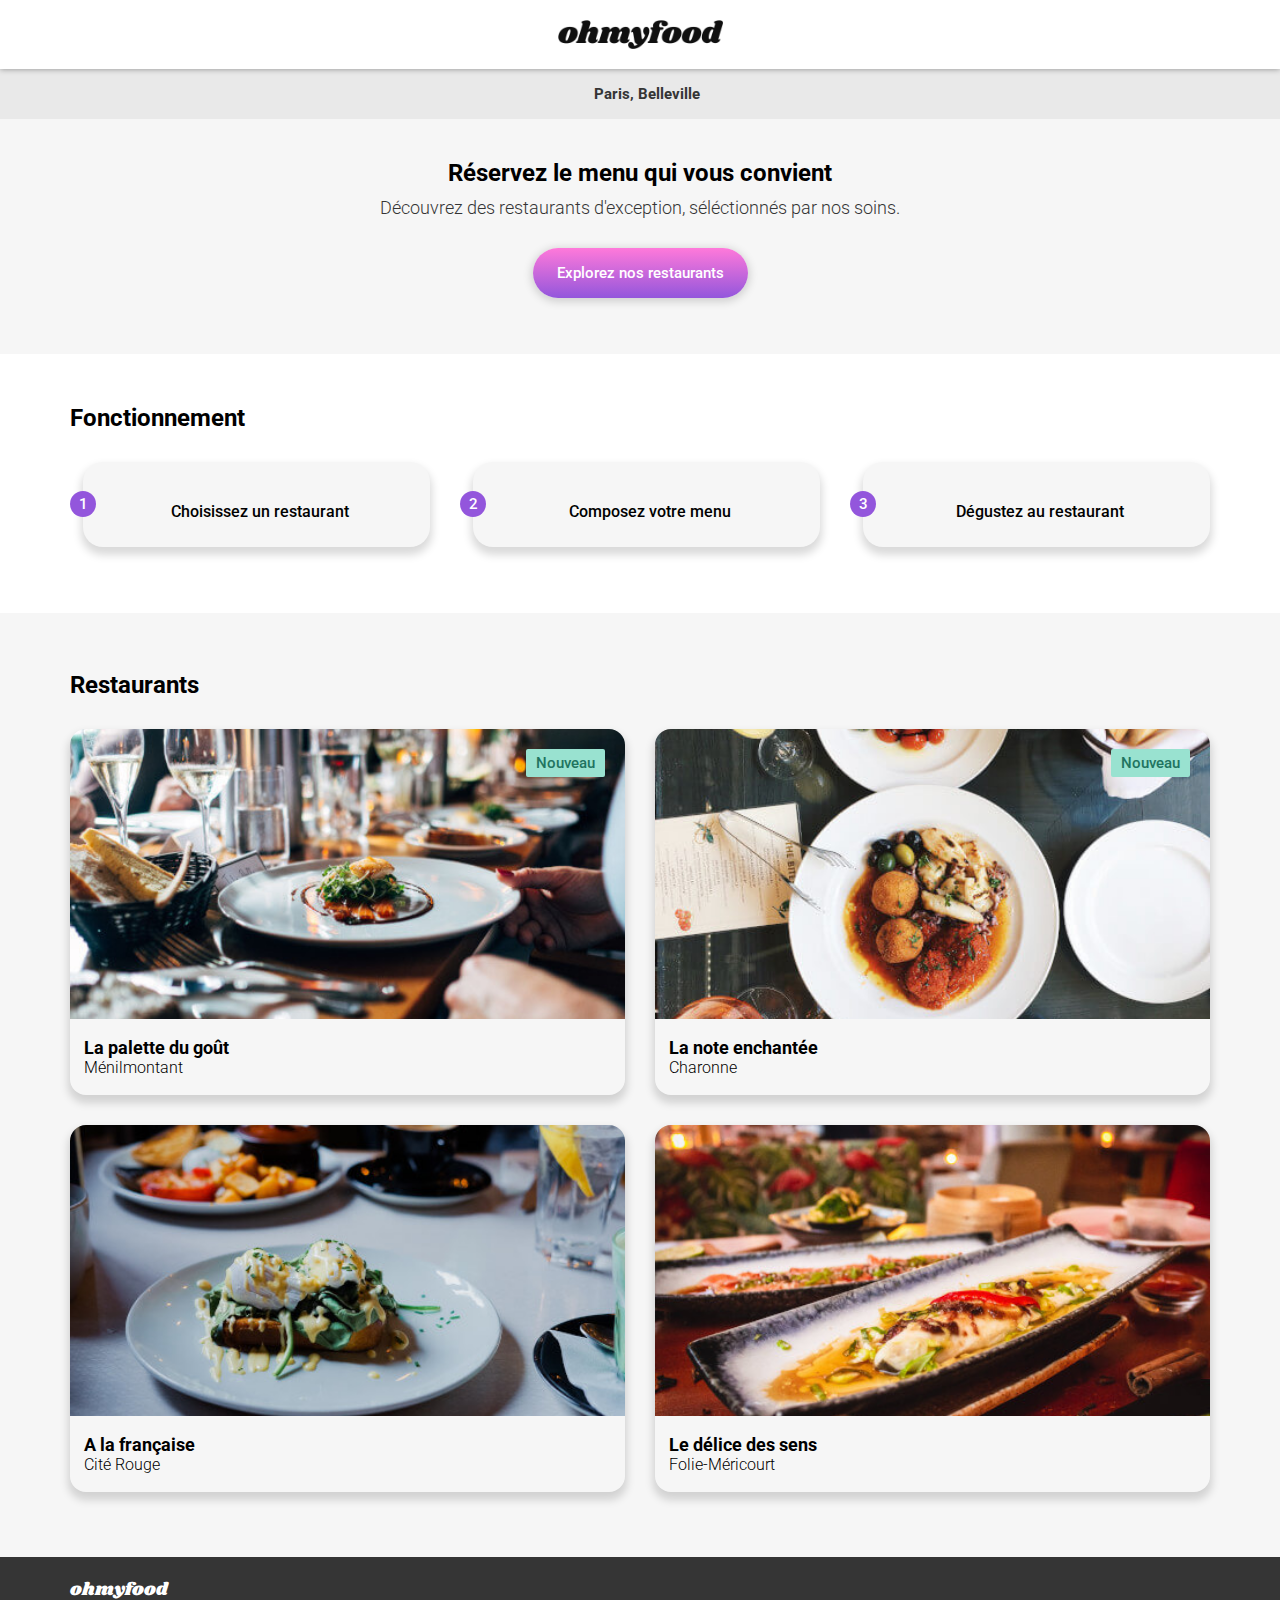
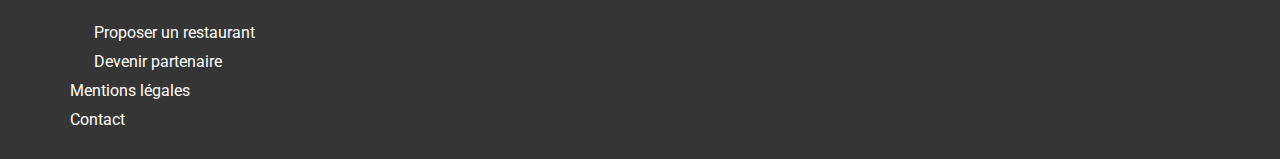
==== index.html @ 2064ce7b "Used responsive images for restaurants cards" ====
<!DOCTYPE html>
<html lang="fr">

<head>
    <meta charset="UTF-8">
    <meta name="viewport" content="width=device-width, initial-scale=1.0">
    <link rel="preconnect" href="https://fonts.gstatic.com">
    <link href="https://fonts.googleapis.com/css2?family=Roboto:wght@300;400;500;700&family=Shrikhand&display=swap"
        rel="stylesheet">
    <link rel="stylesheet" href="https://use.fontawesome.com/releases/v5.15.1/css/all.css"
        integrity="sha384-vp86vTRFVJgpjF9jiIGPEEqYqlDwgyBgEF109VFjmqGmIY/Y4HV4d3Gp2irVfcrp" crossorigin="anonymous">
    <link rel="stylesheet" href="css/main.css">
    <title>OhMyFood</title>
</head>

<body>

    <!-- HEADER -->
    <header class="header">
        <div class="container">
            <div class="header__brand">
                <a href="#">
                    <img src="assets/img/logo/ohmyfood.png" alt="ohmyfood">
                </a>
            </div>
        </div>
    </header>
    <!-- END HEADER-->

    <!-- INFO (location) -->
    <div class="info">
        <div class="container">
            <i class="fas fa-map-marker-alt"></i> Paris, Belleville
        </div>
    </div>
    <!-- END INFO -->

    <!-- HERO -->
    <section class="hero">
        <div class="container">
            <div class="hero__body">
                <h1 class="hero__title">Réservez le menu qui vous convient</h1>
                <p class="hero__tagline">Découvrez des restaurants d'exception, séléctionnés par nos soins.</p>
                <div class="hero__cta">
                    <a href="#restaurants" class="btn btn--rounded">Explorez nos restaurants</a>
                </div>
            </div>
        </div>
    </section>
    <!-- END HERO -->
    <main>
        <!-- INSTRUCTIONS -->
        <section class="instructions">
            <div class="container">
                <h2 class="instructions__title">Fonctionnement</h2>
                <ol class="instructions__list">
                    <li class="instructions__step">
                        <div class="card card--inline">
                            <div class="card__icon">
                                <i class="fas fa-mobile-alt"></i>
                            </div>
                            <div class="card__label">
                                Choisissez un restaurant
                            </div>
                        </div>
                    </li>
                    <li class="instructions__step">
                        <div class="card card--inline">
                            <div class="card__icon">
                                <i class="fas fa-list-ul"></i>
                            </div>
                            <div class="card__label">
                                Composez votre menu
                            </div>
                        </div>
                    </li>
                    <li class="instructions__step">
                        <div class="card card--inline">
                            <div class="card__icon">
                                <i class="fas fa-store"></i>
                            </div>
                            <div class="card__label">
                                Dégustez au restaurant
                            </div>
                        </div>
                    </li>
                </ol>
            </div>
        </section>
        <!-- END INSTRUCTIONS -->

        <!-- RESTAURANTS -->
        <section id="restaurants" class="restaurants">
            <div class="container">
                <h2 class="restaurants__title">Restaurants</h2>
                <div class="restaurants__grid">

                    <div class="card card--default">
                        <span class="label">Nouveau</span>
                        <a href="/restaurants/la-palette-du-gout/">
                            <div class="card__image">
                                <img class="img--fluid"
                                    src="/assets/img/restaurants/jay-wennington-N_Y88TWmGwA-unsplash.jpg"
                                    srcset="/assets/img/restaurants/w-640/jay-wennington-N_Y88TWmGwA-unsplash.jpg 640w, /assets/img/restaurants/jay-wennington-N_Y88TWmGwA-unsplash.jpg 768w"
                                    alt="La palette du goût">
                            </div>
                            <div class="card__body--inline">
                                <div class="card__infos">
                                    <h3 class="card__title">La palette du goût</h3>
                                    <p>Ménilmontant</p>
                                </div>
                                <div class="card__cta">
                                    <button class="like">
                                        <i class="far fa-heart"></i>
                                        <i class="fas fa-heart"></i>
                                        <span class="sr-only">Favori</span>
                                    </button>
                                </div>
                            </div>
                        </a>
                    </div>

                    <div class="card card--default">
                        <span class="label">Nouveau</span>
                        <a href="/restaurants/la-note-enchantee/">
                            <div class="card__image">
                                <img class="img--fluid" src="/assets/img/restaurants/stil-u2Lp8tXIcjw-unsplash.jpg"
                                    srcset="/assets/img/restaurants/w-640/stil-u2Lp8tXIcjw-unsplash.jpg 640w, /assets/img/restaurants/stil-u2Lp8tXIcjw-unsplash.jpg 768w"
                                    alt="La note enchantée">
                            </div>
                            <div class="card__body--inline">
                                <div class="card__infos">
                                    <h3 class="card__title">La note enchantée</h3>
                                    <p>Charonne</p>
                                </div>
                                <div class="card__cta">
                                    <button class="like">
                                        <i class="far fa-heart"></i>
                                        <i class="fas fa-heart"></i>
                                        <span class="sr-only">Favori</span>
                                    </button>
                                </div>
                            </div>
                        </a>
                    </div>

                    <div class="card card--default">
                        <a href="/restaurants/a-la-francaise/">
                            <div class="card__image">
                                <img class="img--fluid"
                                    src="/assets/img/restaurants/toa-heftiba-DQKerTsQwi0-unsplash.jpg"
                                    srcset="/assets/img/restaurants/w-640/toa-heftiba-DQKerTsQwi0-unsplash.jpg 640w, /assets/img/restaurants/toa-heftiba-DQKerTsQwi0-unsplash.jpg 768w"
                                    alt="A la française">
                            </div>
                            <div class="card__body--inline">
                                <div class="card__infos">
                                    <h3 class="card__title">A la française</h3>
                                    <p>Cité Rouge</p>
                                </div>
                                <div class="card__cta">
                                    <button class="like">
                                        <i class="far fa-heart"></i>
                                        <i class="fas fa-heart"></i>
                                        <span class="sr-only">Favori</span>
                                    </button>
                                </div>
                            </div>
                        </a>
                    </div>

                    <div class="card card--default">
                        <a href="/restaurants/le-delice-des-sens/">
                            <div class="card__image">
                                <img class="img--fluid"
                                    src="/assets/img/restaurants/louis-hansel-shotsoflouis-qNBGVyOCY8Q-unsplash.jpg"
                                    srcset="/assets/img/restaurants/w-640/louis-hansel-shotsoflouis-qNBGVyOCY8Q-unsplash.jpg 640w, /assets/img/restaurants/louis-hansel-shotsoflouis-qNBGVyOCY8Q-unsplash.jpg 768w"
                                    alt="Le délice des sens">
                            </div>
                            <div class="card__body--inline">
                                <div class="card__infos">
                                    <h3 class="card__title">Le délice des sens</h3>
                                    <p>Folie-Méricourt</p>
                                </div>
                                <div class="card__cta">
                                    <button class="like">
                                        <i class="far fa-heart"></i>
                                        <i class="fas fa-heart"></i>
                                        <span class="sr-only">Favori</span>
                                    </button>
                                </div>
                            </div>
                        </a>
                    </div>
                </div>
            </div>
        </section>
        <!-- END RESTAURANTS -->
    </main>

    <!-- FOOTER -->
    <footer class="footer">
        <div class="container">
            <div class="footer__brand">
                <a href="#">ohmyfood</a>
            </div>
            <ul class="footer__list">
                <li class="footer__item">
                    <a href="#"><span class="icon--prefix"><i class="fas fa-utensils"></i></span> Proposer un
                        restaurant</a>
                </li>
                <li class="footer__item">
                    <a href="#"><span class="icon--prefix icon--xs"><i class="fas fa-hands-helping"></i></span> Devenir
                        partenaire</a>
                </li>
                <li class="footer__item">
                    <a href="#">Mentions légales</a>
                </li>
                <li class="footer__item">
                    <a href="mailto:contact@ohmyfood.fr">Contact</a>
                </li>
            </ul>
        </div>
    </footer>
    <!-- END FOOTER -->
</body>

</html>
---- css/main.css ----
html {
  box-sizing: border-box;
  font-size: 62.5%;
  scroll-behavior: smooth;
}

*, *::before, *::after {
  box-sizing: inherit;
}

body {
  margin: 0;
  font-family: 'Roboto', sans-serif;
  font-size: 1.6rem;
  font-weight: 300;
}

h1, h2, h3, h4, h5, h6, p {
  margin: 0;
  font-size: 100%;
}

ul, ol {
  margin: 0;
  padding: 0;
  list-style: none;
}

img {
  display: block;
  width: 100%;
}

a {
  text-decoration: none;
  color: inherit;
}

button {
  border: none;
  background: none;
  font: inherit;
  cursor: pointer;
}

picture {
  display: block;
}

.container {
  width: 100%;
  max-width: 1180px;
  margin: 0 auto;
  padding-right: 2rem;
  padding-left: 2rem;
}

.back {
  display: inline-flex;
  align-items: center;
  justify-content: center;
  height: 3rem;
  width: 3rem;
  position: absolute;
  top: calc(50% - 1.5rem);
  font-size: 2.2rem;
  color: #353535;
}

.back:hover {
  color: #9356dc;
}

.img--fluid {
  position: absolute;
  top: 0;
  right: 0;
  bottom: 0;
  left: 0;
  object-fit: cover;
  height: 100%;
}

.icon--prefix {
  display: inline-block;
  width: 2rem;
}

.icon--xs {
  font-size: 75%;
}

.sr-only {
  position: absolute;
  width: 1px;
  height: 1px;
  padding: 0;
  margin: -1px;
  overflow: hidden;
  clip: rect(0, 0, 0, 0);
  white-space: nowrap;
  border-width: 0;
}

.like {
  display: block;
  position: relative;
  width: 25px;
  height: 25px;
}

.like .fas,
.like .far {
  position: absolute;
  top: 0;
  left: 0;
}

.like .fas {
  color: #9356dc;
  opacity: 0;
}

.like:hover .fas {
  opacity: 1;
}

/* MEDIA QUERIES */
.btn {
  display: inline-block;
  min-width: 18rem;
  padding: 1.6rem 2.4rem;
  background: linear-gradient(to bottom, #ff79da, #9356dc);
  color: white;
  font-size: 1.5rem;
  font-weight: 500;
  transition: box-shadow 0.2s linear;
  box-shadow: 0 2px 8px 2px rgba(0, 0, 0, 0.15);
}

.btn--rounded {
  border-radius: 10rem;
}

.btn:hover {
  box-shadow: 0 4px 8px 2px rgba(0, 0, 0, 0.3);
}

.card {
  position: relative;
  overflow: hidden;
  box-shadow: 0 6px 8px 2px rgba(0, 0, 0, 0.15);
}

.card--default {
  border-radius: 1.6rem;
  transition: transform 0.2s ease-in-out;
}

.card--default:hover {
  transform: scale(0.98);
}

.card--inline {
  display: flex;
  align-items: center;
  padding: 2.6rem 2rem 2.6rem 2.6rem;
  border-radius: 2rem;
  background-color: #f6f6f6;
}

@media screen and (min-width: 768px) {
  .card--inline {
    flex-direction: column;
    height: 100%;
  }
}

.card--inline:hover {
  background-color: #f2eafb;
}

.card--inline:hover .card__icon {
  color: #9356dc;
}

.card--info {
  display: flex;
  margin-top: 1.6rem;
  padding: 1rem;
  border-radius: 1.2rem;
  background-color: white;
  cursor: pointer;
  box-shadow: 0 2px 8px 2px rgba(0, 0, 0, 0.15);
}

.card--info:hover .card__slider {
  transform: translateX(0);
}

.card__image {
  height: 0;
  padding-top: 52.4%;
  position: relative;
}

.card__title {
  font-size: 1.8rem;
}

.card__body--inline {
  display: flex;
  padding: 1.8rem 1.4rem;
}

.card__infos {
  flex: 1;
}

.card__icon {
  width: 3rem;
  text-align: center;
  font-size: 2rem;
  color: #7d7d7d;
}

@media screen and (min-width: 768px) {
  .card__icon {
    margin-bottom: 1.4rem;
    font-size: 3rem;
  }
}

.card__label {
  margin-left: 2rem;
  font-weight: 500;
}

@media screen and (min-width: 768px) {
  .card__label {
    margin-left: unset;
    text-align: center;
  }
}

.card__description {
  flex: 1;
  text-overflow: ellipsis;
}

.card__description p {
  margin-top: 0.6rem;
  font-size: 1.5rem;
}

.card__cta {
  display: flex;
  align-items: center;
  padding: 0 1rem;
  font-size: 2.4rem;
}

.card__slider {
  display: flex;
  position: absolute;
  height: 100%;
  top: 0;
  right: 0;
  bottom: 0;
  transform: translateX(6rem);
  transition: transform 0.25s ease-in-out;
  background: linear-gradient(90deg, transparent, white 2.4rem);
}

.card__price {
  width: auto;
  align-self: flex-end;
  padding-right: 1rem;
  padding-bottom: 1rem;
  padding-left: 2.4rem;
  font-size: 1.5rem;
  font-weight: 500;
}

.card__check {
  display: inline-flex;
  align-items: center;
  justify-content: center;
  width: 6rem;
  font-size: 2rem;
  background-color: #99e2d0;
  color: white;
}

.info {
  padding: 1.6rem 0;
  background-color: #e9e9e9;
  text-align: center;
  font-size: 1.5rem;
  font-weight: 700;
  color: #353535;
}

.info .fas {
  margin-right: 1.4rem;
}

.label {
  display: inline-block;
  position: absolute;
  top: 2rem;
  right: 2rem;
  padding: 0.5rem 1rem;
  border-radius: 2px;
  background-color: #99e2d0;
  color: #217460;
  font-size: 1.5rem;
  font-weight: 500;
  z-index: 200;
}

.header {
  position: relative;
  padding: 2rem 0;
  box-shadow: 0 0 6px rgba(0, 0, 0, 0.4);
  z-index: 100;
}

.header__brand {
  width: 16.5rem;
  margin: 0 auto;
}

.hero {
  background-color: #f6f6f6;
  text-align: center;
}

.hero__body {
  padding: 4rem 0 5.6rem;
}

.hero__title {
  width: 80%;
  margin: 0 auto;
  font-size: 2.4rem;
}

.hero__tagline {
  margin-top: 1rem;
  font-size: 1.8rem;
  color: #353535;
}

.hero__cta {
  margin-top: 3rem;
}

.category {
  margin-top: 3rem;
}

.category__title {
  font-weight: 300;
}

.category__title::after {
  content: "";
  display: block;
  width: 4ch;
  height: 3px;
  margin-top: 6px;
  background-color: #99e2d0;
}

.instructions {
  padding: 5rem 0 6.6rem;
}

.instructions__title {
  font-size: 2.4rem;
}

.instructions__list {
  margin-top: 3rem;
  counter-reset: step;
}

@media screen and (min-width: 768px) {
  .instructions__list {
    display: flex;
    gap: 3rem;
  }
}

.instructions__step {
  max-width: 360px;
  margin: 0 auto;
  position: relative;
  margin-top: 2rem;
  padding-left: 1.3rem;
  counter-increment: step;
}

@media screen and (min-width: 768px) {
  .instructions__step {
    flex: 1;
    margin: unset;
  }
}

.instructions__step::after {
  content: counter(step);
  display: inline-flex;
  align-items: center;
  justify-content: center;
  position: absolute;
  left: 0;
  top: calc(50% - 1.3rem);
  width: 2.6rem;
  height: 2.6rem;
  border-radius: 50%;
  background-color: #9356dc;
  font-size: 1.5rem;
  font-weight: 500;
  color: white;
}

.restaurant {
  background-color: #f6f6f6;
  background-color: white;
  margin-bottom: -4rem;
}

.restaurant__image {
  position: relative;
  height: 0;
  padding-top: 68%;
  overflow: hidden;
}

@media screen and (min-width: 768px) {
  .restaurant__image {
    height: 45vh;
    padding-top: unset;
  }
}

.restaurant__body {
  position: relative;
  margin-right: -2rem;
  margin-left: -2rem;
  padding: 3rem 2rem 8rem;
  border-radius: 4rem 4rem 0 0;
  background-color: #f6f6f6;
  transform: translateY(-4rem);
}

.restaurant__headline {
  display: flex;
  align-items: center;
}

.restaurant__title {
  flex: 1;
  font-family: 'Shrikhand', cursive;
  font-size: 2.6rem;
}

.restaurant__like {
  display: flex;
  align-items: center;
  padding: 0 1rem;
  font-size: 2.4rem;
}

.restaurant__cta {
  margin-top: 5rem;
  text-align: center;
}

.restaurants {
  padding: 5.8rem 0 6.5rem;
  background-color: #f6f6f6;
}

.restaurants__title {
  font-size: 2.4rem;
}

.restaurants__grid {
  display: grid;
  row-gap: 2rem;
  margin-top: 3rem;
}

@media screen and (min-width: 768px) {
  .restaurants__grid {
    grid-template-columns: repeat(2, 1fr);
    column-gap: 3rem;
    row-gap: 3rem;
  }
}

.footer {
  padding: 2rem 0 3rem;
  background-color: #353535;
  font-weight: 400;
  color: white;
}

.footer__brand {
  font-family: 'Shrikhand', cursive;
  font-size: 1.8rem;
}

.footer__list {
  margin-top: 2rem;
}

.footer__item {
  margin-top: 1rem;
}
/*# sourceMappingURL=main.css.map */
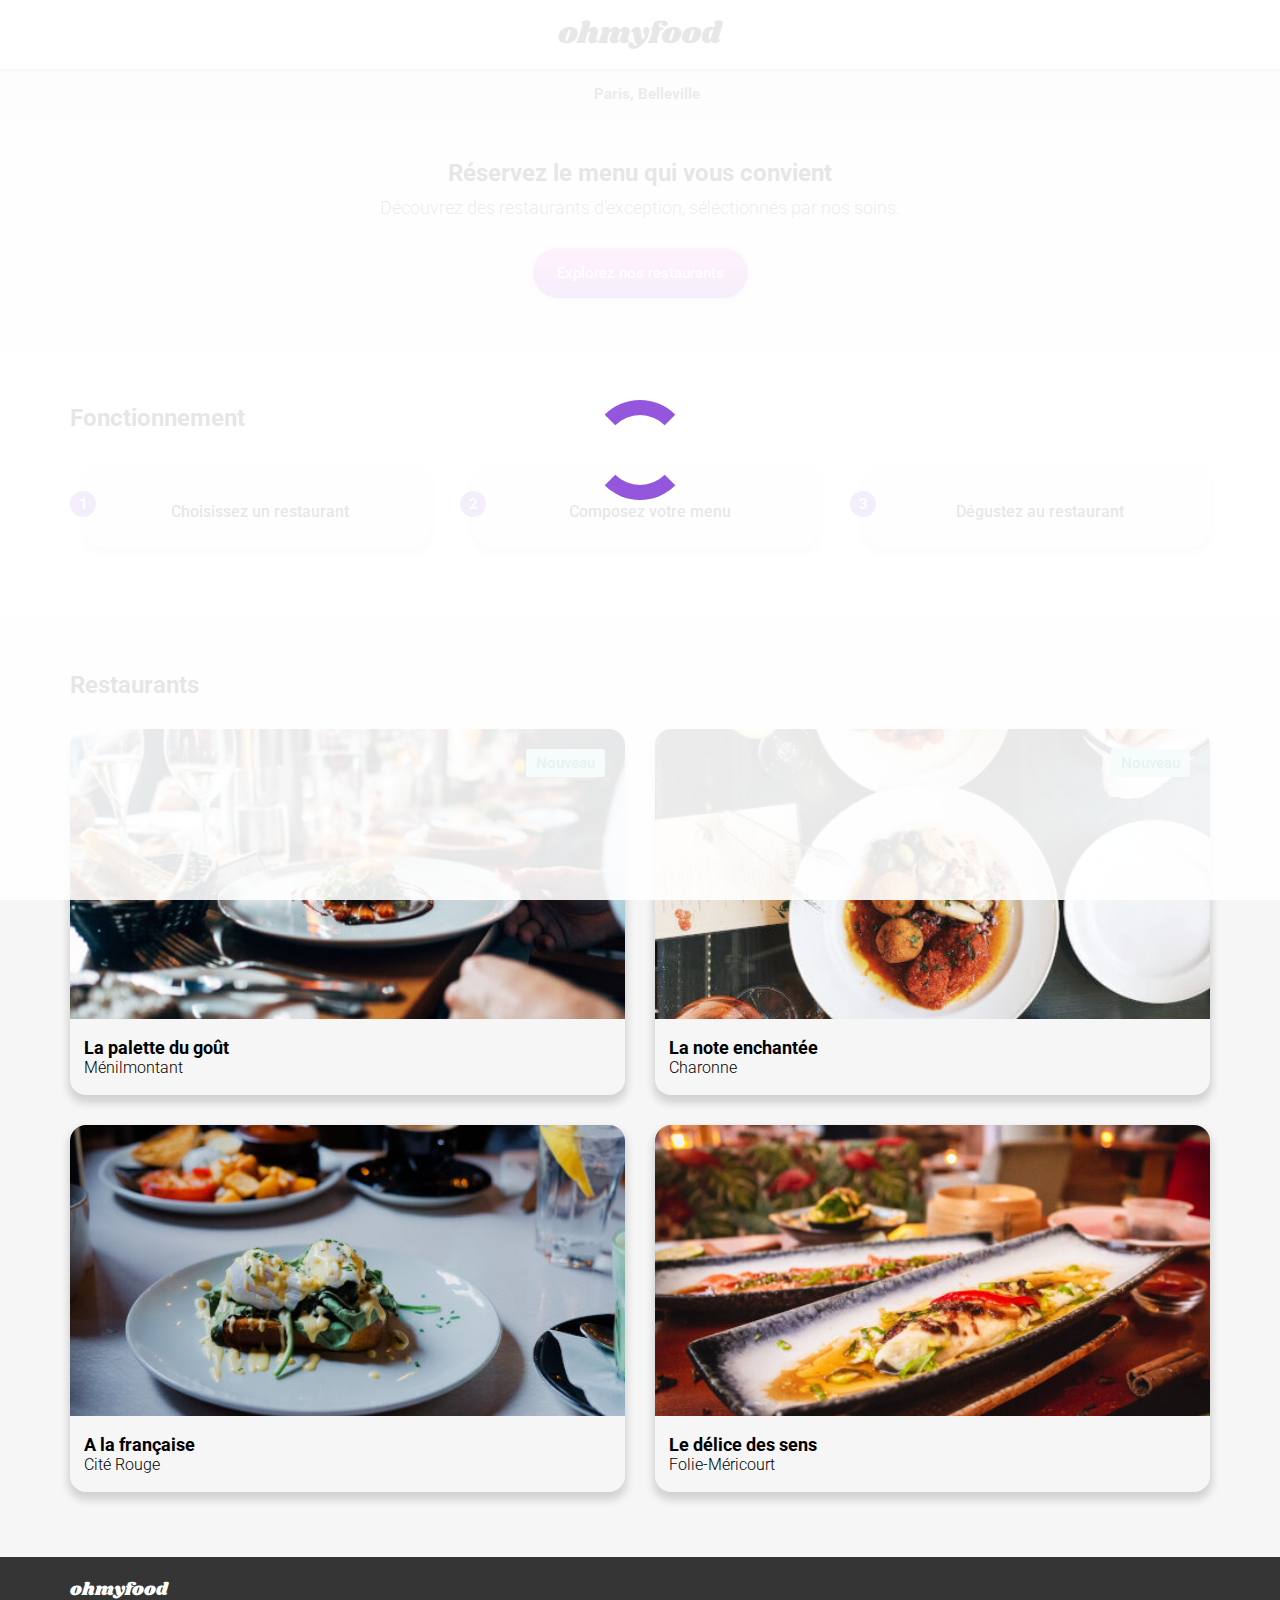
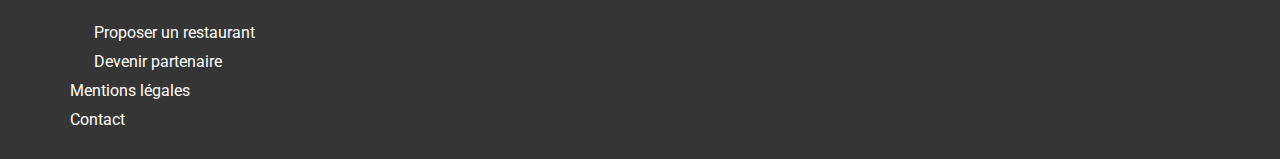
==== commit 3096c101: "Added loading animations" ====
--- a/index.html
+++ b/index.html
@@ -14,6 +14,9 @@
 </head>
 
 <body>
+    <div class="overlay">
+        <div class="loader"></div>
+    </div>
 
     <!-- HEADER -->
     <header class="header">
--- a/css/main.css
+++ b/css/main.css
@@ -119,6 +119,7 @@
 .like .fas {
   color: #9356dc;
   opacity: 0;
+  transition: opacity 0.2s ease-in;
 }
 
 .like:hover .fas {
@@ -126,6 +127,60 @@
 }
 
 /* MEDIA QUERIES */
+@keyframes slide-up {
+  to {
+    opacity: 1;
+    transform: translateY(0);
+  }
+}
+
+@keyframes fade-out {
+  0% {
+    opacity: 1;
+  }
+  50% {
+    opacity: 1;
+  }
+  100% {
+    opacity: 0;
+  }
+}
+
+@keyframes rotate {
+  from {
+    transform: rotate(0);
+  }
+  to {
+    transform: rotate(360deg);
+  }
+}
+
+.overlay {
+  display: flex;
+  justify-content: center;
+  align-items: center;
+  position: absolute;
+  top: 0;
+  right: 0;
+  bottom: 0;
+  left: 0;
+  background-color: rgba(255, 255, 255, 0.9);
+  z-index: 900;
+  pointer-events: none;
+  animation: fade-out 3s ease-out forwards;
+}
+
+.loader {
+  width: 100px;
+  height: 100px;
+  border: 15px solid transparent;
+  border-top-color: #9356dc;
+  border-bottom-color: #9356dc;
+  border-radius: 50%;
+  animation: rotate 1.2s linear;
+  animation-iteration-count: 3;
+}
+
 .btn {
   display: inline-block;
   min-width: 18rem;
@@ -144,6 +199,7 @@
 
 .btn:hover {
   box-shadow: 0 4px 8px 2px rgba(0, 0, 0, 0.3);
+  background: linear-gradient(to bottom, #ff93e1, #a16be0);
 }
 
 .card {
@@ -157,8 +213,12 @@
   transition: transform 0.2s ease-in-out;
 }
 
-.card--default:hover {
-  transform: scale(0.98);
+.card--default img {
+  transition: transform 0.25s ease-in-out;
+}
+
+.card--default:hover img {
+  transform: scale(1.05);
 }
 
 .card--inline {
@@ -186,7 +246,7 @@
 
 .card--info {
   display: flex;
-  margin-top: 1.6rem;
+  flex: 1;
   padding: 1rem;
   border-radius: 1.2rem;
   background-color: white;
@@ -195,13 +255,18 @@
 }
 
 .card--info:hover .card__slider {
-  transform: translateX(0);
+  margin-right: -1rem;
+}
+
+.card--info:hover .card__check .fas {
+  transform: rotate(0);
 }
 
 .card__image {
   height: 0;
   padding-top: 52.4%;
   position: relative;
+  overflow: hidden;
 }
 
 .card__title {
@@ -245,6 +310,13 @@
 
 .card__description {
   flex: 1;
+  overflow: hidden;
+}
+
+.card__description h3,
+.card__description p {
+  overflow: hidden;
+  white-space: nowrap;
   text-overflow: ellipsis;
 }
 
@@ -262,34 +334,36 @@
 
 .card__slider {
   display: flex;
-  position: absolute;
-  height: 100%;
-  top: 0;
-  right: 0;
-  bottom: 0;
-  transform: translateX(6rem);
-  transition: transform 0.25s ease-in-out;
-  background: linear-gradient(90deg, transparent, white 2.4rem);
+  width: 11rem;
+  transition: margin 0.2s ease-in-out;
+  margin: -1rem -7rem -1rem auto;
 }
 
 .card__price {
-  width: auto;
+  flex: 1;
   align-self: flex-end;
-  padding-right: 1rem;
+  padding-right: 1.2rem;
   padding-bottom: 1rem;
-  padding-left: 2.4rem;
+  padding-left: 0.8rem;
   font-size: 1.5rem;
   font-weight: 500;
+  text-align: right;
 }
 
 .card__check {
-  display: inline-flex;
+  display: flex;
   align-items: center;
   justify-content: center;
   width: 6rem;
   font-size: 2rem;
   background-color: #99e2d0;
   color: white;
+}
+
+.card__check .fas {
+  transition: transform 0.2s ease-in-out;
+  transition-delay: 0.15s;
+  transform: rotate(-180deg);
 }
 
 .info {
@@ -357,7 +431,31 @@
 }
 
 .category {
+  max-width: 450px;
   margin-top: 3rem;
+  margin: 3rem auto 0 auto;
+  opacity: 0;
+  transform: translateY(3rem);
+  animation: slide-up 0.5s ease-in-out forwards;
+}
+
+.category:nth-child(2) {
+  animation-delay: 0.3s;
+}
+
+.category:nth-child(3) {
+  animation-delay: 0.6s;
+}
+
+.category:nth-child(4) {
+  animation-delay: 0.9s;
+}
+
+@media screen and (min-width: 768px) {
+  .category {
+    max-width: unset;
+    margin-top: 5rem;
+  }
 }
 
 .category__title {
@@ -371,6 +469,25 @@
   height: 3px;
   margin-top: 6px;
   background-color: #99e2d0;
+}
+
+.category__list {
+  display: grid;
+  row-gap: 1.6rem;
+  margin-top: 1.6rem;
+}
+
+@media screen and (min-width: 768px) {
+  .category__list {
+    grid-template-columns: repeat(2, 1fr);
+    column-gap: 1.6rem;
+  }
+}
+
+@media screen and (min-width: 960px) {
+  .category__list {
+    grid-template-columns: repeat(3, 1fr);
+  }
 }
 
 .instructions {
@@ -456,6 +573,12 @@
   transform: translateY(-4rem);
 }
 
+@media screen and (min-width: 768px) {
+  .restaurant__body {
+    padding-bottom: 10rem;
+  }
+}
+
 .restaurant__headline {
   display: flex;
   align-items: center;
@@ -477,6 +600,12 @@
 .restaurant__cta {
   margin-top: 5rem;
   text-align: center;
+}
+
+@media screen and (min-width: 768px) {
+  .restaurant__cta {
+    margin-top: 7.5rem;
+  }
 }
 
 .restaurants {
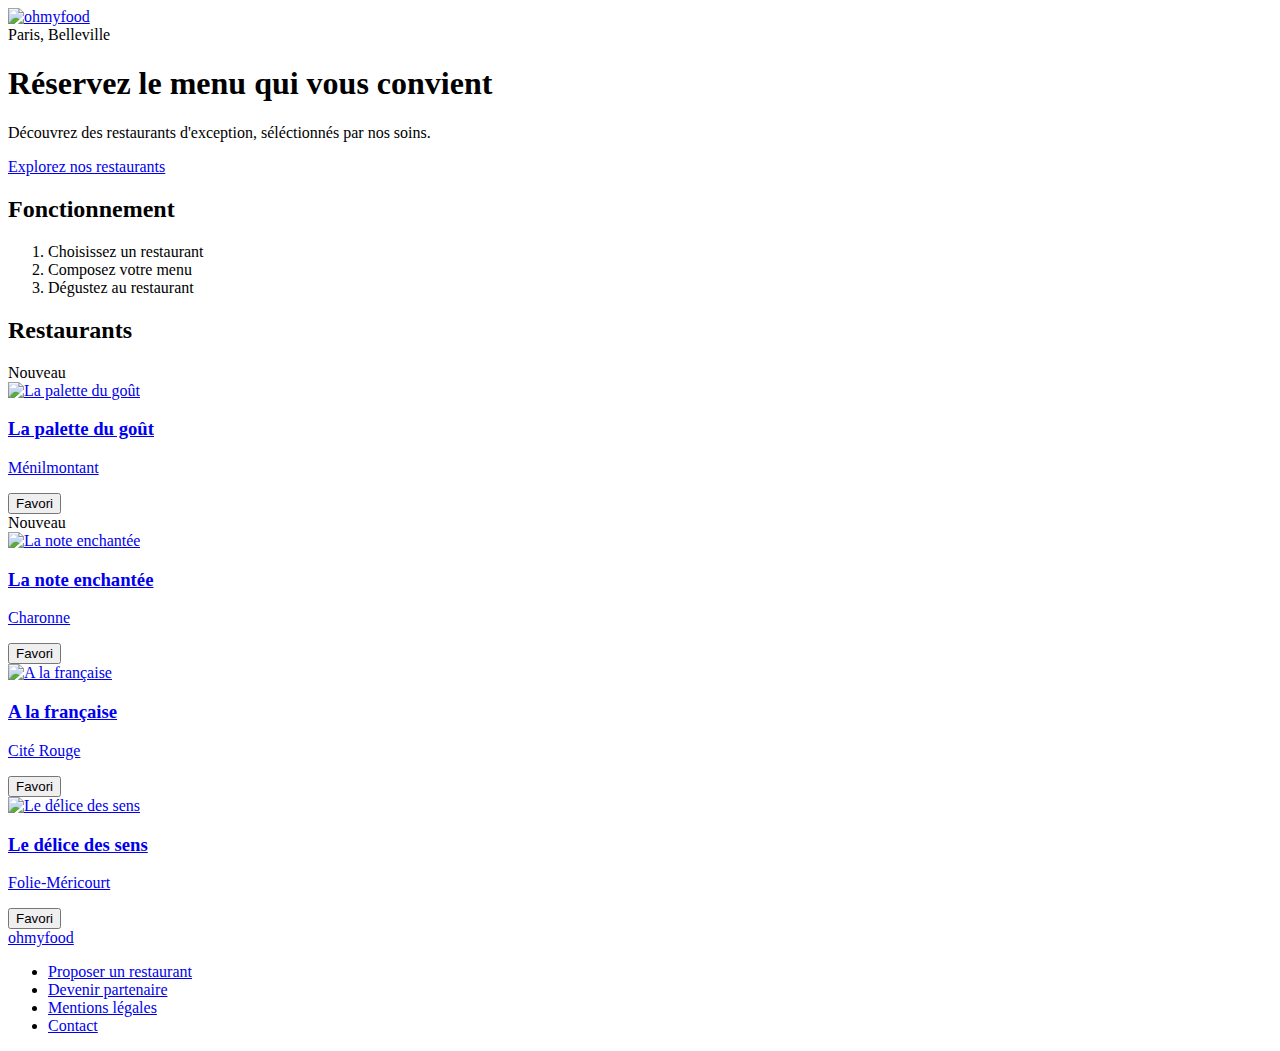
==== commit 849b0860: "Fixed not working url on github pages" ====
--- a/index.html
+++ b/index.html
@@ -9,7 +9,7 @@
         rel="stylesheet">
     <link rel="stylesheet" href="https://use.fontawesome.com/releases/v5.15.1/css/all.css"
         integrity="sha384-vp86vTRFVJgpjF9jiIGPEEqYqlDwgyBgEF109VFjmqGmIY/Y4HV4d3Gp2irVfcrp" crossorigin="anonymous">
-    <link rel="stylesheet" href="css/main.css">
+    <link rel="stylesheet" href="/SebastienCoupe_3_16112020/css/main.css">
     <title>OhMyFood</title>
 </head>
 
@@ -22,8 +22,8 @@
     <header class="header">
         <div class="container">
             <div class="header__brand">
-                <a href="#">
-                    <img src="assets/img/logo/ohmyfood.png" alt="ohmyfood">
+                <a href="/SebastienCoupe_3_16112020/">
+                    <img src="/SebastienCoupe_3_16112020/assets/img/logo/ohmyfood.png" alt="ohmyfood">
                 </a>
             </div>
         </div>
@@ -100,11 +100,11 @@
 
                     <div class="card card--default">
                         <span class="label">Nouveau</span>
-                        <a href="/restaurants/la-palette-du-gout/">
+                        <a href="/SebastienCoupe_3_16112020/restaurants/la-palette-du-gout/">
                             <div class="card__image">
                                 <img class="img--fluid"
-                                    src="/assets/img/restaurants/jay-wennington-N_Y88TWmGwA-unsplash.jpg"
-                                    srcset="/assets/img/restaurants/w-640/jay-wennington-N_Y88TWmGwA-unsplash.jpg 640w, /assets/img/restaurants/jay-wennington-N_Y88TWmGwA-unsplash.jpg 768w"
+                                    src="/SebastienCoupe_3_16112020/assets/img/restaurants/jay-wennington-N_Y88TWmGwA-unsplash.jpg"
+                                    srcset="/SebastienCoupe_3_16112020/assets/img/restaurants/w-640/jay-wennington-N_Y88TWmGwA-unsplash.jpg 640w, /SebastienCoupe_3_16112020/assets/img/restaurants/jay-wennington-N_Y88TWmGwA-unsplash.jpg 768w"
                                     alt="La palette du goût">
                             </div>
                             <div class="card__body--inline">
@@ -125,10 +125,10 @@
 
                     <div class="card card--default">
                         <span class="label">Nouveau</span>
-                        <a href="/restaurants/la-note-enchantee/">
-                            <div class="card__image">
-                                <img class="img--fluid" src="/assets/img/restaurants/stil-u2Lp8tXIcjw-unsplash.jpg"
-                                    srcset="/assets/img/restaurants/w-640/stil-u2Lp8tXIcjw-unsplash.jpg 640w, /assets/img/restaurants/stil-u2Lp8tXIcjw-unsplash.jpg 768w"
+                        <a href="/SebastienCoupe_3_16112020/restaurants/la-note-enchantee/">
+                            <div class="card__image">
+                                <img class="img--fluid" src="/SebastienCoupe_3_16112020/assets/img/restaurants/stil-u2Lp8tXIcjw-unsplash.jpg"
+                                    srcset="/SebastienCoupe_3_16112020/assets/img/restaurants/w-640/stil-u2Lp8tXIcjw-unsplash.jpg 640w, /SebastienCoupe_3_16112020/assets/img/restaurants/stil-u2Lp8tXIcjw-unsplash.jpg 768w"
                                     alt="La note enchantée">
                             </div>
                             <div class="card__body--inline">
@@ -148,11 +148,11 @@
                     </div>
 
                     <div class="card card--default">
-                        <a href="/restaurants/a-la-francaise/">
+                        <a href="/SebastienCoupe_3_16112020/restaurants/a-la-francaise/">
                             <div class="card__image">
                                 <img class="img--fluid"
-                                    src="/assets/img/restaurants/toa-heftiba-DQKerTsQwi0-unsplash.jpg"
-                                    srcset="/assets/img/restaurants/w-640/toa-heftiba-DQKerTsQwi0-unsplash.jpg 640w, /assets/img/restaurants/toa-heftiba-DQKerTsQwi0-unsplash.jpg 768w"
+                                    src="/SebastienCoupe_3_16112020/assets/img/restaurants/toa-heftiba-DQKerTsQwi0-unsplash.jpg"
+                                    srcset="/SebastienCoupe_3_16112020/assets/img/restaurants/w-640/toa-heftiba-DQKerTsQwi0-unsplash.jpg 640w, /SebastienCoupe_3_16112020/assets/img/restaurants/toa-heftiba-DQKerTsQwi0-unsplash.jpg 768w"
                                     alt="A la française">
                             </div>
                             <div class="card__body--inline">
@@ -172,11 +172,11 @@
                     </div>
 
                     <div class="card card--default">
-                        <a href="/restaurants/le-delice-des-sens/">
+                        <a href="/SebastienCoupe_3_16112020/restaurants/le-delice-des-sens/">
                             <div class="card__image">
                                 <img class="img--fluid"
-                                    src="/assets/img/restaurants/louis-hansel-shotsoflouis-qNBGVyOCY8Q-unsplash.jpg"
-                                    srcset="/assets/img/restaurants/w-640/louis-hansel-shotsoflouis-qNBGVyOCY8Q-unsplash.jpg 640w, /assets/img/restaurants/louis-hansel-shotsoflouis-qNBGVyOCY8Q-unsplash.jpg 768w"
+                                    src="/SebastienCoupe_3_16112020/assets/img/restaurants/louis-hansel-shotsoflouis-qNBGVyOCY8Q-unsplash.jpg"
+                                    srcset="/SebastienCoupe_3_16112020/assets/img/restaurants/w-640/louis-hansel-shotsoflouis-qNBGVyOCY8Q-unsplash.jpg 640w, /SebastienCoupe_3_16112020/assets/img/restaurants/louis-hansel-shotsoflouis-qNBGVyOCY8Q-unsplash.jpg 768w"
                                     alt="Le délice des sens">
                             </div>
                             <div class="card__body--inline">
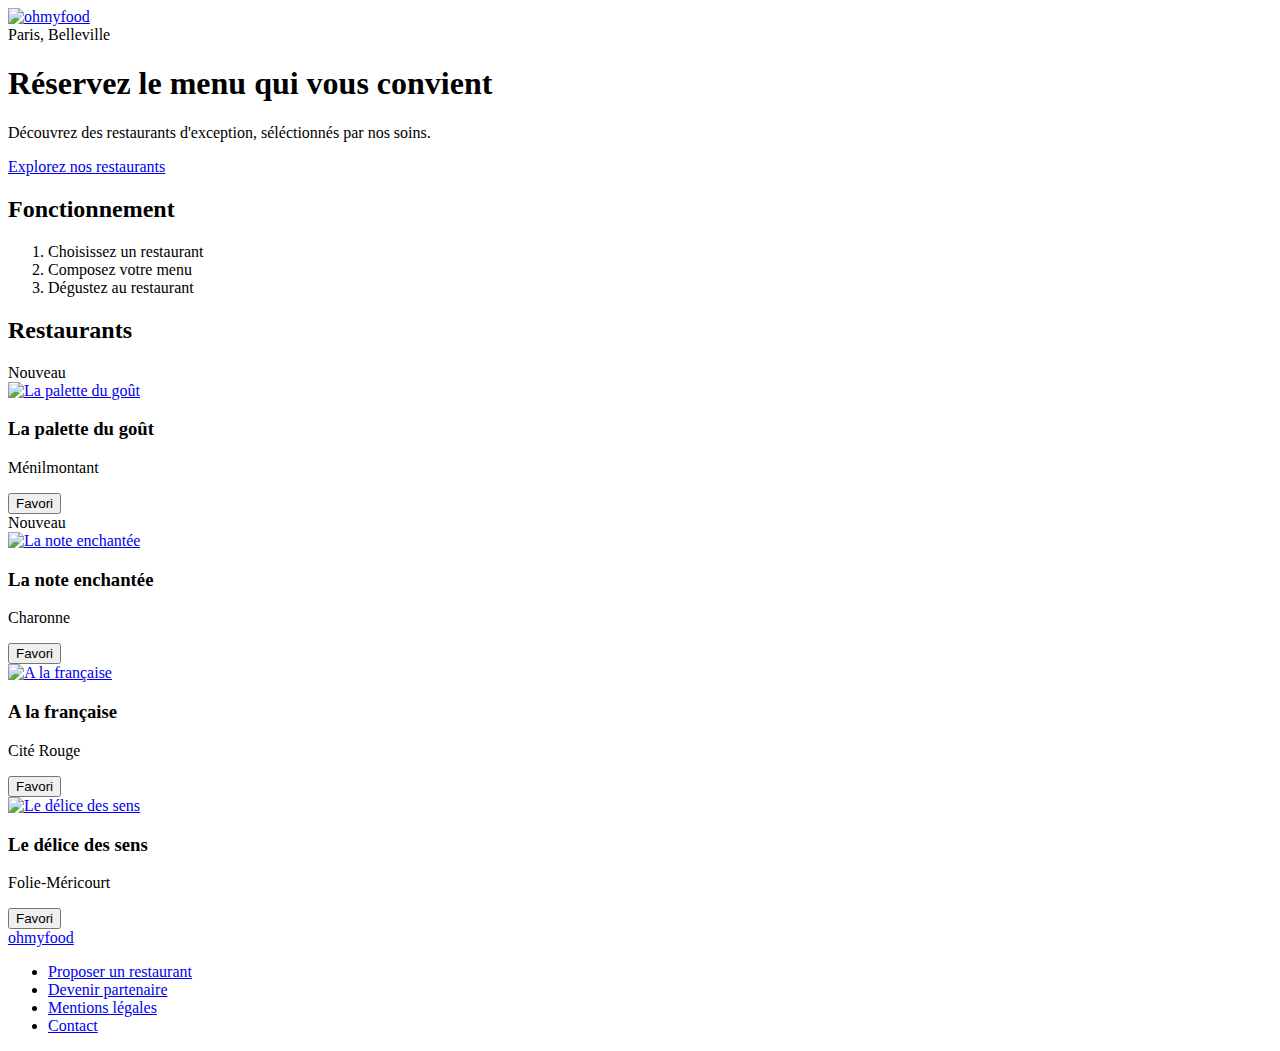
==== commit 587f86a6: "Fixed W3C Validator errors" ====
--- a/index.html
+++ b/index.html
@@ -104,47 +104,50 @@
                             <div class="card__image">
                                 <img class="img--fluid"
                                     src="/SebastienCoupe_3_16112020/assets/img/restaurants/jay-wennington-N_Y88TWmGwA-unsplash.jpg"
-                                    srcset="/SebastienCoupe_3_16112020/assets/img/restaurants/w-640/jay-wennington-N_Y88TWmGwA-unsplash.jpg 640w, /SebastienCoupe_3_16112020/assets/img/restaurants/jay-wennington-N_Y88TWmGwA-unsplash.jpg 768w"
+                                    srcset="/SebastienCoupe_3_16112020/assets/img/restaurants/w-640/jay-wennington-N_Y88TWmGwA-unsplash.jpg 640w, /SebastienCoupe_3_16112020/assets/img/restaurants/jay-wennington-N_Y88TWmGwA-unsplash.jpg 480w"
+                                    sizes="(min-width: 480px) 640px, (min-width: 768px) 480px"
                                     alt="La palette du goût">
                             </div>
-                            <div class="card__body--inline">
-                                <div class="card__infos">
-                                    <h3 class="card__title">La palette du goût</h3>
-                                    <p>Ménilmontant</p>
-                                </div>
-                                <div class="card__cta">
-                                    <button class="like">
-                                        <i class="far fa-heart"></i>
-                                        <i class="fas fa-heart"></i>
-                                        <span class="sr-only">Favori</span>
-                                    </button>
-                                </div>
-                            </div>
-                        </a>
+                        </a>
+                        <div class="card__body--inline">
+                            <div class="card__infos">
+                                <h3 class="card__title">La palette du goût</h3>
+                                <p>Ménilmontant</p>
+                            </div>
+                            <div class="card__cta">
+                                <button class="like">
+                                    <i class="far fa-heart"></i>
+                                    <i class="fas fa-heart"></i>
+                                    <span class="sr-only">Favori</span>
+                                </button>
+                            </div>
+                        </div>
                     </div>
 
                     <div class="card card--default">
                         <span class="label">Nouveau</span>
                         <a href="/SebastienCoupe_3_16112020/restaurants/la-note-enchantee/">
                             <div class="card__image">
-                                <img class="img--fluid" src="/SebastienCoupe_3_16112020/assets/img/restaurants/stil-u2Lp8tXIcjw-unsplash.jpg"
-                                    srcset="/SebastienCoupe_3_16112020/assets/img/restaurants/w-640/stil-u2Lp8tXIcjw-unsplash.jpg 640w, /SebastienCoupe_3_16112020/assets/img/restaurants/stil-u2Lp8tXIcjw-unsplash.jpg 768w"
+                                <img class="img--fluid"
+                                    src="/SebastienCoupe_3_16112020/assets/img/restaurants/stil-u2Lp8tXIcjw-unsplash.jpg"
+                                    srcset="/SebastienCoupe_3_16112020/assets/img/restaurants/w-640/stil-u2Lp8tXIcjw-unsplash.jpg 640w, /SebastienCoupe_3_16112020/assets/img/restaurants/stil-u2Lp8tXIcjw-unsplash.jpg 480w"
+                                    sizes="(min-width: 480px) 640px, (min-width: 768px) 480px"
                                     alt="La note enchantée">
                             </div>
-                            <div class="card__body--inline">
-                                <div class="card__infos">
-                                    <h3 class="card__title">La note enchantée</h3>
-                                    <p>Charonne</p>
-                                </div>
-                                <div class="card__cta">
-                                    <button class="like">
-                                        <i class="far fa-heart"></i>
-                                        <i class="fas fa-heart"></i>
-                                        <span class="sr-only">Favori</span>
-                                    </button>
-                                </div>
-                            </div>
-                        </a>
+                        </a>
+                        <div class="card__body--inline">
+                            <div class="card__infos">
+                                <h3 class="card__title">La note enchantée</h3>
+                                <p>Charonne</p>
+                            </div>
+                            <div class="card__cta">
+                                <button class="like">
+                                    <i class="far fa-heart"></i>
+                                    <i class="fas fa-heart"></i>
+                                    <span class="sr-only">Favori</span>
+                                </button>
+                            </div>
+                        </div>
                     </div>
 
                     <div class="card card--default">
@@ -152,23 +155,24 @@
                             <div class="card__image">
                                 <img class="img--fluid"
                                     src="/SebastienCoupe_3_16112020/assets/img/restaurants/toa-heftiba-DQKerTsQwi0-unsplash.jpg"
-                                    srcset="/SebastienCoupe_3_16112020/assets/img/restaurants/w-640/toa-heftiba-DQKerTsQwi0-unsplash.jpg 640w, /SebastienCoupe_3_16112020/assets/img/restaurants/toa-heftiba-DQKerTsQwi0-unsplash.jpg 768w"
+                                    srcset="/SebastienCoupe_3_16112020/assets/img/restaurants/w-640/toa-heftiba-DQKerTsQwi0-unsplash.jpg 640w, /SebastienCoupe_3_16112020/assets/img/restaurants/toa-heftiba-DQKerTsQwi0-unsplash.jpg 480w"
+                                    sizes="(min-width: 480px) 640px, (min-width: 768px) 480px"
                                     alt="A la française">
                             </div>
-                            <div class="card__body--inline">
-                                <div class="card__infos">
-                                    <h3 class="card__title">A la française</h3>
-                                    <p>Cité Rouge</p>
-                                </div>
-                                <div class="card__cta">
-                                    <button class="like">
-                                        <i class="far fa-heart"></i>
-                                        <i class="fas fa-heart"></i>
-                                        <span class="sr-only">Favori</span>
-                                    </button>
-                                </div>
-                            </div>
-                        </a>
+                        </a>
+                        <div class="card__body--inline">
+                            <div class="card__infos">
+                                <h3 class="card__title">A la française</h3>
+                                <p>Cité Rouge</p>
+                            </div>
+                            <div class="card__cta">
+                                <button class="like">
+                                    <i class="far fa-heart"></i>
+                                    <i class="fas fa-heart"></i>
+                                    <span class="sr-only">Favori</span>
+                                </button>
+                            </div>
+                        </div>
                     </div>
 
                     <div class="card card--default">
@@ -176,23 +180,24 @@
                             <div class="card__image">
                                 <img class="img--fluid"
                                     src="/SebastienCoupe_3_16112020/assets/img/restaurants/louis-hansel-shotsoflouis-qNBGVyOCY8Q-unsplash.jpg"
-                                    srcset="/SebastienCoupe_3_16112020/assets/img/restaurants/w-640/louis-hansel-shotsoflouis-qNBGVyOCY8Q-unsplash.jpg 640w, /SebastienCoupe_3_16112020/assets/img/restaurants/louis-hansel-shotsoflouis-qNBGVyOCY8Q-unsplash.jpg 768w"
+                                    srcset="/SebastienCoupe_3_16112020/assets/img/restaurants/w-640/louis-hansel-shotsoflouis-qNBGVyOCY8Q-unsplash.jpg 640w, /SebastienCoupe_3_16112020/assets/img/restaurants/louis-hansel-shotsoflouis-qNBGVyOCY8Q-unsplash.jpg 480w"
+                                    sizes="(min-width: 480px) 640px, (min-width: 768px) 480px"
                                     alt="Le délice des sens">
                             </div>
-                            <div class="card__body--inline">
-                                <div class="card__infos">
-                                    <h3 class="card__title">Le délice des sens</h3>
-                                    <p>Folie-Méricourt</p>
-                                </div>
-                                <div class="card__cta">
-                                    <button class="like">
-                                        <i class="far fa-heart"></i>
-                                        <i class="fas fa-heart"></i>
-                                        <span class="sr-only">Favori</span>
-                                    </button>
-                                </div>
-                            </div>
-                        </a>
+                        </a>
+                        <div class="card__body--inline">
+                            <div class="card__infos">
+                                <h3 class="card__title">Le délice des sens</h3>
+                                <p>Folie-Méricourt</p>
+                            </div>
+                            <div class="card__cta">
+                                <button class="like">
+                                    <i class="far fa-heart"></i>
+                                    <i class="fas fa-heart"></i>
+                                    <span class="sr-only">Favori</span>
+                                </button>
+                            </div>
+                        </div>
                     </div>
                 </div>
             </div>
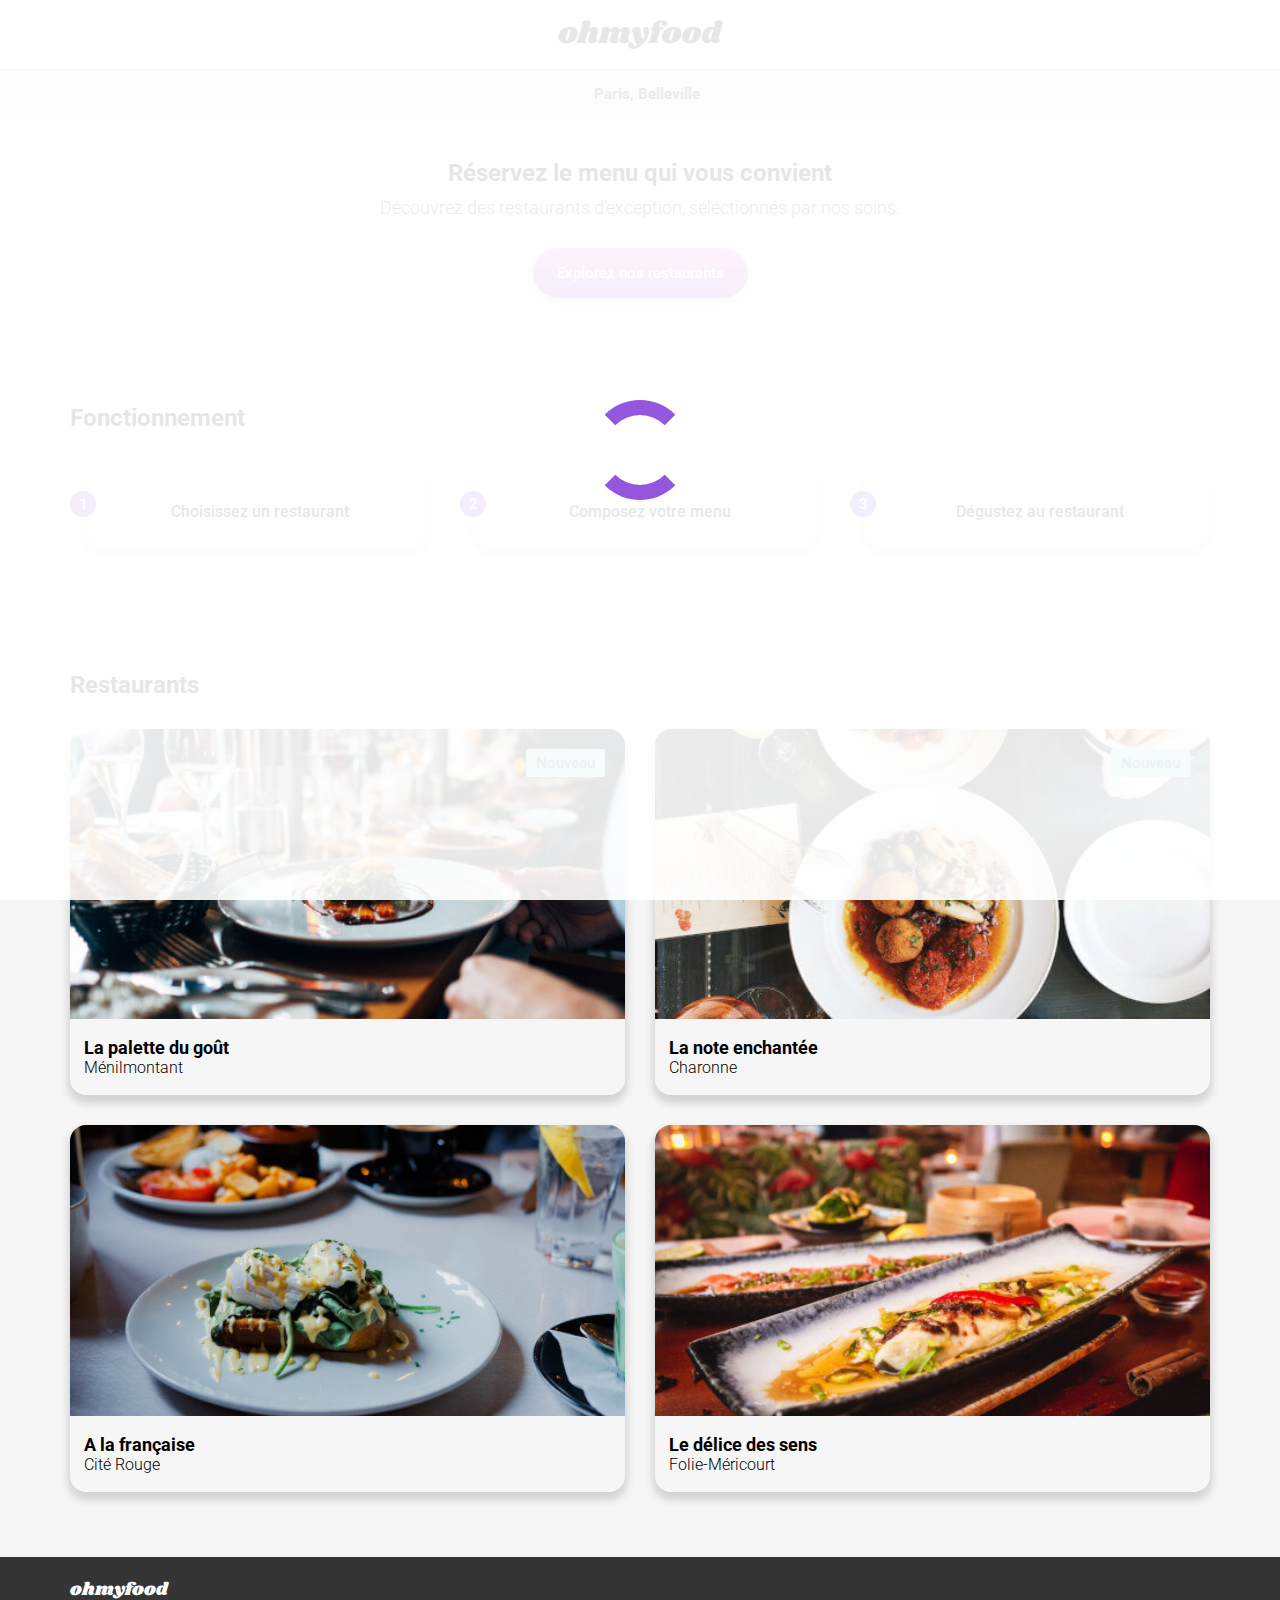
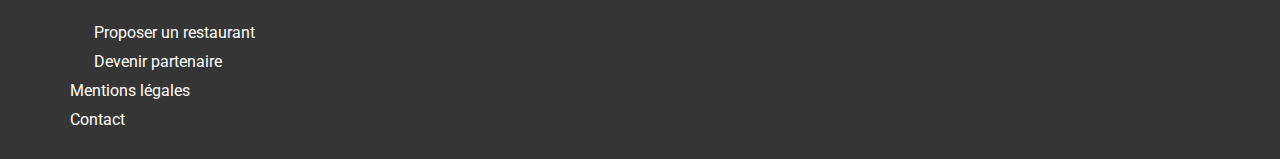
==== commit 9d0367ea: "Fixed links not working on local env" ====
--- a/index.html
+++ b/index.html
@@ -9,7 +9,7 @@
         rel="stylesheet">
     <link rel="stylesheet" href="https://use.fontawesome.com/releases/v5.15.1/css/all.css"
         integrity="sha384-vp86vTRFVJgpjF9jiIGPEEqYqlDwgyBgEF109VFjmqGmIY/Y4HV4d3Gp2irVfcrp" crossorigin="anonymous">
-    <link rel="stylesheet" href="/SebastienCoupe_3_16112020/css/main.css">
+    <link rel="stylesheet" href="css/main.css">
     <title>OhMyFood</title>
 </head>
 
@@ -22,8 +22,8 @@
     <header class="header">
         <div class="container">
             <div class="header__brand">
-                <a href="/SebastienCoupe_3_16112020/">
-                    <img src="/SebastienCoupe_3_16112020/assets/img/logo/ohmyfood.png" alt="ohmyfood">
+                <a href="#">
+                    <img src="assets/img/logo/ohmyfood.png" alt="ohmyfood">
                 </a>
             </div>
         </div>
@@ -100,12 +100,12 @@
 
                     <div class="card card--default">
                         <span class="label">Nouveau</span>
-                        <a href="/SebastienCoupe_3_16112020/restaurants/la-palette-du-gout/">
-                            <div class="card__image">
-                                <img class="img--fluid"
-                                    src="/SebastienCoupe_3_16112020/assets/img/restaurants/jay-wennington-N_Y88TWmGwA-unsplash.jpg"
-                                    srcset="/SebastienCoupe_3_16112020/assets/img/restaurants/w-640/jay-wennington-N_Y88TWmGwA-unsplash.jpg 640w, /SebastienCoupe_3_16112020/assets/img/restaurants/jay-wennington-N_Y88TWmGwA-unsplash.jpg 480w"
-                                    sizes="(min-width: 480px) 640px, (min-width: 768px) 480px"
+                        <a href="restaurants/la-palette-du-gout/">
+                            <div class="card__image">
+                                <img class="img--fluid"
+                                    srcset="assets/img/restaurants/w-640/jay-wennington-N_Y88TWmGwA-unsplash.jpg 640w, assets/img/restaurants/jay-wennington-N_Y88TWmGwA-unsplash.jpg 480w"
+                                    sizes="(min-width: 480px) and (max-width: 767px) 640px, 480px"
+                                    src="assets/img/restaurants/jay-wennington-N_Y88TWmGwA-unsplash.jpg"
                                     alt="La palette du goût">
                             </div>
                         </a>
@@ -126,12 +126,12 @@
 
                     <div class="card card--default">
                         <span class="label">Nouveau</span>
-                        <a href="/SebastienCoupe_3_16112020/restaurants/la-note-enchantee/">
-                            <div class="card__image">
-                                <img class="img--fluid"
-                                    src="/SebastienCoupe_3_16112020/assets/img/restaurants/stil-u2Lp8tXIcjw-unsplash.jpg"
-                                    srcset="/SebastienCoupe_3_16112020/assets/img/restaurants/w-640/stil-u2Lp8tXIcjw-unsplash.jpg 640w, /SebastienCoupe_3_16112020/assets/img/restaurants/stil-u2Lp8tXIcjw-unsplash.jpg 480w"
-                                    sizes="(min-width: 480px) 640px, (min-width: 768px) 480px"
+                        <a href="restaurants/la-note-enchantee/">
+                            <div class="card__image">
+                                <img class="img--fluid"
+                                    srcset="assets/img/restaurants/w-640/stil-u2Lp8tXIcjw-unsplash.jpg 640w, assets/img/restaurants/stil-u2Lp8tXIcjw-unsplash.jpg 480w"
+                                    sizes="(min-width: 480px) and (max-width: 767px) 640px, 480px"
+                                    src="assets/img/restaurants/stil-u2Lp8tXIcjw-unsplash.jpg"
                                     alt="La note enchantée">
                             </div>
                         </a>
@@ -151,12 +151,12 @@
                     </div>
 
                     <div class="card card--default">
-                        <a href="/SebastienCoupe_3_16112020/restaurants/a-la-francaise/">
-                            <div class="card__image">
-                                <img class="img--fluid"
-                                    src="/SebastienCoupe_3_16112020/assets/img/restaurants/toa-heftiba-DQKerTsQwi0-unsplash.jpg"
-                                    srcset="/SebastienCoupe_3_16112020/assets/img/restaurants/w-640/toa-heftiba-DQKerTsQwi0-unsplash.jpg 640w, /SebastienCoupe_3_16112020/assets/img/restaurants/toa-heftiba-DQKerTsQwi0-unsplash.jpg 480w"
-                                    sizes="(min-width: 480px) 640px, (min-width: 768px) 480px"
+                        <a href="restaurants/a-la-francaise/">
+                            <div class="card__image">
+                                <img class="img--fluid"
+                                    srcset="assets/img/restaurants/w-640/toa-heftiba-DQKerTsQwi0-unsplash.jpg 640w, assets/img/restaurants/toa-heftiba-DQKerTsQwi0-unsplash.jpg 480w"
+                                    sizes="(min-width: 480px) and (max-width: 767px) 640px, 480px"
+                                    src="assets/img/restaurants/toa-heftiba-DQKerTsQwi0-unsplash.jpg"
                                     alt="A la française">
                             </div>
                         </a>
@@ -176,12 +176,12 @@
                     </div>
 
                     <div class="card card--default">
-                        <a href="/SebastienCoupe_3_16112020/restaurants/le-delice-des-sens/">
-                            <div class="card__image">
-                                <img class="img--fluid"
-                                    src="/SebastienCoupe_3_16112020/assets/img/restaurants/louis-hansel-shotsoflouis-qNBGVyOCY8Q-unsplash.jpg"
-                                    srcset="/SebastienCoupe_3_16112020/assets/img/restaurants/w-640/louis-hansel-shotsoflouis-qNBGVyOCY8Q-unsplash.jpg 640w, /SebastienCoupe_3_16112020/assets/img/restaurants/louis-hansel-shotsoflouis-qNBGVyOCY8Q-unsplash.jpg 480w"
-                                    sizes="(min-width: 480px) 640px, (min-width: 768px) 480px"
+                        <a href="restaurants/le-delice-des-sens/">
+                            <div class="card__image">
+                                <img class="img--fluid"
+                                    srcset="assets/img/restaurants/w-640/louis-hansel-shotsoflouis-qNBGVyOCY8Q-unsplash.jpg 640w, assets/img/restaurants/louis-hansel-shotsoflouis-qNBGVyOCY8Q-unsplash.jpg 480w"
+                                    sizes="(min-width: 480px) and (max-width: 767px) 640px, 480px"
+                                    src="assets/img/restaurants/louis-hansel-shotsoflouis-qNBGVyOCY8Q-unsplash.jpg"
                                     alt="Le délice des sens">
                             </div>
                         </a>
--- a/css/main.css
+++ b/css/main.css
@@ -0,0 +1,654 @@
+html {
+  box-sizing: border-box;
+  font-size: 62.5%;
+  scroll-behavior: smooth;
+}
+
+*, *::before, *::after {
+  box-sizing: inherit;
+}
+
+body {
+  margin: 0;
+  font-family: 'Roboto', sans-serif;
+  font-size: 1.6rem;
+  font-weight: 300;
+}
+
+h1, h2, h3, h4, h5, h6, p {
+  margin: 0;
+  font-size: 100%;
+}
+
+ul, ol {
+  margin: 0;
+  padding: 0;
+  list-style: none;
+}
+
+img {
+  display: block;
+  width: 100%;
+}
+
+a {
+  text-decoration: none;
+  color: inherit;
+}
+
+button {
+  border: none;
+  background: none;
+  font: inherit;
+  cursor: pointer;
+  outline: none;
+}
+
+picture {
+  display: block;
+}
+
+.container {
+  width: 100%;
+  max-width: 1180px;
+  margin: 0 auto;
+  padding-right: 2rem;
+  padding-left: 2rem;
+}
+
+.back {
+  display: inline-flex;
+  align-items: center;
+  justify-content: center;
+  height: 3rem;
+  width: 3rem;
+  position: absolute;
+  top: calc(50% - 1.5rem);
+  font-size: 2.2rem;
+  color: #353535;
+}
+
+.back:hover {
+  color: #9356dc;
+}
+
+.img--fluid {
+  position: absolute;
+  top: 0;
+  right: 0;
+  bottom: 0;
+  left: 0;
+  object-fit: cover;
+  height: 100%;
+}
+
+.icon--prefix {
+  display: inline-block;
+  width: 2rem;
+}
+
+.icon--xs {
+  font-size: 75%;
+}
+
+.sr-only {
+  position: absolute;
+  width: 1px;
+  height: 1px;
+  padding: 0;
+  margin: -1px;
+  overflow: hidden;
+  clip: rect(0, 0, 0, 0);
+  white-space: nowrap;
+  border-width: 0;
+}
+
+.like {
+  display: block;
+  position: relative;
+  width: 25px;
+  height: 25px;
+}
+
+.like .fas,
+.like .far {
+  position: absolute;
+  top: 0;
+  left: 0;
+}
+
+.like .fas {
+  color: #9356dc;
+  opacity: 0;
+  transition: opacity 0.2s ease-in;
+}
+
+.like:hover .fas {
+  opacity: 1;
+}
+
+/* MEDIA QUERIES */
+@keyframes slide-up {
+  to {
+    opacity: 1;
+    transform: translateY(0);
+  }
+}
+
+@keyframes fade-out {
+  0% {
+    opacity: 1;
+  }
+  50% {
+    opacity: 1;
+  }
+  100% {
+    opacity: 0;
+  }
+}
+
+@keyframes rotate {
+  from {
+    transform: rotate(0);
+  }
+  to {
+    transform: rotate(360deg);
+  }
+}
+
+.overlay {
+  display: flex;
+  justify-content: center;
+  align-items: center;
+  position: fixed;
+  top: 0;
+  right: 0;
+  bottom: 0;
+  left: 0;
+  background-color: rgba(255, 255, 255, 0.9);
+  z-index: 900;
+  pointer-events: none;
+  animation: fade-out 3s ease-out forwards;
+}
+
+.loader {
+  width: 100px;
+  height: 100px;
+  border: 15px solid transparent;
+  border-top-color: #9356dc;
+  border-bottom-color: #9356dc;
+  border-radius: 50%;
+  animation: rotate 1.2s linear;
+  animation-iteration-count: 3;
+}
+
+.btn {
+  display: inline-block;
+  min-width: 18rem;
+  padding: 1.6rem 2.4rem;
+  background: linear-gradient(to bottom, #ff79da, #9356dc);
+  color: white;
+  font-size: 1.5rem;
+  font-weight: 500;
+  transition: box-shadow 0.2s linear;
+  box-shadow: 0 2px 8px 2px rgba(0, 0, 0, 0.15);
+}
+
+.btn--rounded {
+  border-radius: 10rem;
+}
+
+.btn:hover {
+  box-shadow: 0 4px 8px 2px rgba(0, 0, 0, 0.3);
+  background: linear-gradient(to bottom, #ff93e1, #a16be0);
+}
+
+.card {
+  position: relative;
+  overflow: hidden;
+  box-shadow: 0 6px 8px 2px rgba(0, 0, 0, 0.15);
+}
+
+.card--default {
+  border-radius: 1.6rem;
+  transition: transform 0.2s ease-in-out;
+}
+
+.card--default img {
+  transition: transform 0.25s ease-in-out;
+}
+
+.card--default:hover img {
+  transform: scale(1.05);
+}
+
+.card--inline {
+  display: flex;
+  align-items: center;
+  padding: 2.6rem 2rem 2.6rem 2.6rem;
+  border-radius: 2rem;
+  background-color: #f6f6f6;
+}
+
+@media screen and (min-width: 768px) {
+  .card--inline {
+    flex-direction: column;
+    height: 100%;
+  }
+}
+
+.card--inline:hover {
+  background-color: #f2eafb;
+}
+
+.card--inline:hover .card__icon {
+  color: #9356dc;
+}
+
+.card--info {
+  display: flex;
+  flex: 1;
+  padding: 1rem;
+  border-radius: 1.2rem;
+  background-color: white;
+  cursor: pointer;
+  box-shadow: 0 2px 8px 2px rgba(0, 0, 0, 0.15);
+}
+
+.card--info:hover .card__slider {
+  margin-right: -1rem;
+}
+
+.card--info:hover .card__check .fas {
+  transform: rotate(0);
+}
+
+.card__image {
+  height: 0;
+  padding-top: 52.4%;
+  position: relative;
+  overflow: hidden;
+}
+
+.card__title {
+  font-size: 1.8rem;
+}
+
+.card__body--inline {
+  display: flex;
+  padding: 1.8rem 1.4rem;
+}
+
+.card__infos {
+  flex: 1;
+}
+
+.card__icon {
+  width: 3rem;
+  text-align: center;
+  font-size: 2rem;
+  color: #7d7d7d;
+}
+
+@media screen and (min-width: 768px) {
+  .card__icon {
+    margin-bottom: 1.4rem;
+    font-size: 3rem;
+  }
+}
+
+.card__label {
+  margin-left: 2rem;
+  font-weight: 500;
+}
+
+@media screen and (min-width: 768px) {
+  .card__label {
+    margin-left: unset;
+    text-align: center;
+  }
+}
+
+.card__description {
+  flex: 1;
+  overflow: hidden;
+}
+
+.card__description h3,
+.card__description p {
+  overflow: hidden;
+  white-space: nowrap;
+  text-overflow: ellipsis;
+}
+
+.card__description p {
+  margin-top: 0.6rem;
+  font-size: 1.5rem;
+}
+
+.card__cta {
+  display: flex;
+  align-items: center;
+  padding: 0 1rem;
+  font-size: 2.4rem;
+}
+
+.card__slider {
+  display: flex;
+  width: 11rem;
+  transition: margin 0.2s ease-in-out;
+  margin: -1rem -7rem -1rem auto;
+}
+
+.card__price {
+  flex: 1;
+  align-self: flex-end;
+  padding-right: 1.2rem;
+  padding-bottom: 1rem;
+  padding-left: 0.8rem;
+  font-size: 1.5rem;
+  font-weight: 500;
+  text-align: right;
+}
+
+.card__check {
+  display: flex;
+  align-items: center;
+  justify-content: center;
+  width: 6rem;
+  font-size: 2rem;
+  background-color: #99e2d0;
+  color: white;
+}
+
+.card__check .fas {
+  transition: transform 0.2s ease-in-out;
+  transition-delay: 0.15s;
+  transform: rotate(-180deg);
+}
+
+.info {
+  padding: 1.6rem 0;
+  background-color: #e9e9e9;
+  text-align: center;
+  font-size: 1.5rem;
+  font-weight: 700;
+  color: #353535;
+}
+
+.info .fas {
+  margin-right: 1.4rem;
+}
+
+.label {
+  display: inline-block;
+  position: absolute;
+  top: 2rem;
+  right: 2rem;
+  padding: 0.5rem 1rem;
+  border-radius: 2px;
+  background-color: #99e2d0;
+  color: #217460;
+  font-size: 1.5rem;
+  font-weight: 500;
+  z-index: 200;
+}
+
+.header {
+  position: relative;
+  padding: 2rem 0;
+  box-shadow: 0 0 6px rgba(0, 0, 0, 0.4);
+  z-index: 100;
+}
+
+.header__brand {
+  width: 16.5rem;
+  margin: 0 auto;
+}
+
+.hero {
+  background-color: #f6f6f6;
+  text-align: center;
+}
+
+.hero__body {
+  padding: 4rem 0 5.6rem;
+}
+
+.hero__title {
+  width: 80%;
+  margin: 0 auto;
+  font-size: 2.4rem;
+}
+
+.hero__tagline {
+  margin-top: 1rem;
+  font-size: 1.8rem;
+  color: #353535;
+}
+
+.hero__cta {
+  margin-top: 3rem;
+}
+
+.category {
+  max-width: 450px;
+  margin-top: 3rem;
+  margin: 3rem auto 0 auto;
+  opacity: 0;
+  transform: translateY(3rem);
+  animation: slide-up 0.5s ease-in-out forwards;
+}
+
+.category:nth-child(2) {
+  animation-delay: 0.3s;
+}
+
+.category:nth-child(3) {
+  animation-delay: 0.6s;
+}
+
+.category:nth-child(4) {
+  animation-delay: 0.9s;
+}
+
+@media screen and (min-width: 768px) {
+  .category {
+    max-width: unset;
+    margin-top: 5rem;
+  }
+}
+
+.category__title {
+  font-weight: 300;
+}
+
+.category__title::after {
+  content: "";
+  display: block;
+  width: 4ch;
+  height: 3px;
+  margin-top: 6px;
+  background-color: #99e2d0;
+}
+
+.category__list {
+  display: grid;
+  row-gap: 1.6rem;
+  margin-top: 1.6rem;
+}
+
+@media screen and (min-width: 768px) {
+  .category__list {
+    grid-template-columns: repeat(2, 1fr);
+    column-gap: 1.6rem;
+  }
+}
+
+@media screen and (min-width: 960px) {
+  .category__list {
+    grid-template-columns: repeat(3, 1fr);
+  }
+}
+
+.instructions {
+  padding: 5rem 0 6.6rem;
+}
+
+.instructions__title {
+  font-size: 2.4rem;
+}
+
+.instructions__list {
+  margin-top: 3rem;
+  counter-reset: step;
+}
+
+@media screen and (min-width: 768px) {
+  .instructions__list {
+    display: flex;
+    gap: 3rem;
+  }
+}
+
+.instructions__step {
+  max-width: 360px;
+  margin: 0 auto;
+  position: relative;
+  margin-top: 2rem;
+  padding-left: 1.3rem;
+  counter-increment: step;
+}
+
+@media screen and (min-width: 768px) {
+  .instructions__step {
+    flex: 1;
+    margin: unset;
+  }
+}
+
+.instructions__step::after {
+  content: counter(step);
+  display: inline-flex;
+  align-items: center;
+  justify-content: center;
+  position: absolute;
+  left: 0;
+  top: calc(50% - 1.3rem);
+  width: 2.6rem;
+  height: 2.6rem;
+  border-radius: 50%;
+  background-color: #9356dc;
+  font-size: 1.5rem;
+  font-weight: 500;
+  color: white;
+}
+
+.restaurant {
+  background-color: #f6f6f6;
+  background-color: white;
+  margin-bottom: -4rem;
+}
+
+.restaurant__image {
+  position: relative;
+  height: 0;
+  padding-top: 68%;
+  overflow: hidden;
+}
+
+@media screen and (min-width: 768px) {
+  .restaurant__image {
+    height: 45vh;
+    padding-top: unset;
+  }
+}
+
+.restaurant__body {
+  position: relative;
+  margin-right: -2rem;
+  margin-left: -2rem;
+  padding: 3rem 2rem 8rem;
+  border-radius: 4rem 4rem 0 0;
+  background-color: #f6f6f6;
+  transform: translateY(-4rem);
+}
+
+@media screen and (min-width: 768px) {
+  .restaurant__body {
+    padding-bottom: 10rem;
+  }
+}
+
+.restaurant__headline {
+  display: flex;
+  align-items: center;
+}
+
+.restaurant__title {
+  flex: 1;
+  font-family: 'Shrikhand', cursive;
+  font-size: 2.6rem;
+}
+
+.restaurant__like {
+  display: flex;
+  align-items: center;
+  padding: 0 1rem;
+  font-size: 2.4rem;
+}
+
+.restaurant__cta {
+  margin-top: 5rem;
+  text-align: center;
+}
+
+@media screen and (min-width: 768px) {
+  .restaurant__cta {
+    margin-top: 7.5rem;
+  }
+}
+
+.restaurants {
+  padding: 5.8rem 0 6.5rem;
+  background-color: #f6f6f6;
+}
+
+.restaurants__title {
+  font-size: 2.4rem;
+}
+
+.restaurants__grid {
+  display: grid;
+  row-gap: 2rem;
+  margin-top: 3rem;
+}
+
+@media screen and (min-width: 768px) {
+  .restaurants__grid {
+    grid-template-columns: repeat(2, 1fr);
+    column-gap: 3rem;
+    row-gap: 3rem;
+  }
+}
+
+.footer {
+  padding: 2rem 0 3rem;
+  background-color: #353535;
+  font-weight: 400;
+  color: white;
+}
+
+.footer__brand {
+  font-family: 'Shrikhand', cursive;
+  font-size: 1.8rem;
+}
+
+.footer__list {
+  margin-top: 2rem;
+}
+
+.footer__item {
+  margin-top: 1rem;
+}
+/*# sourceMappingURL=main.css.map */